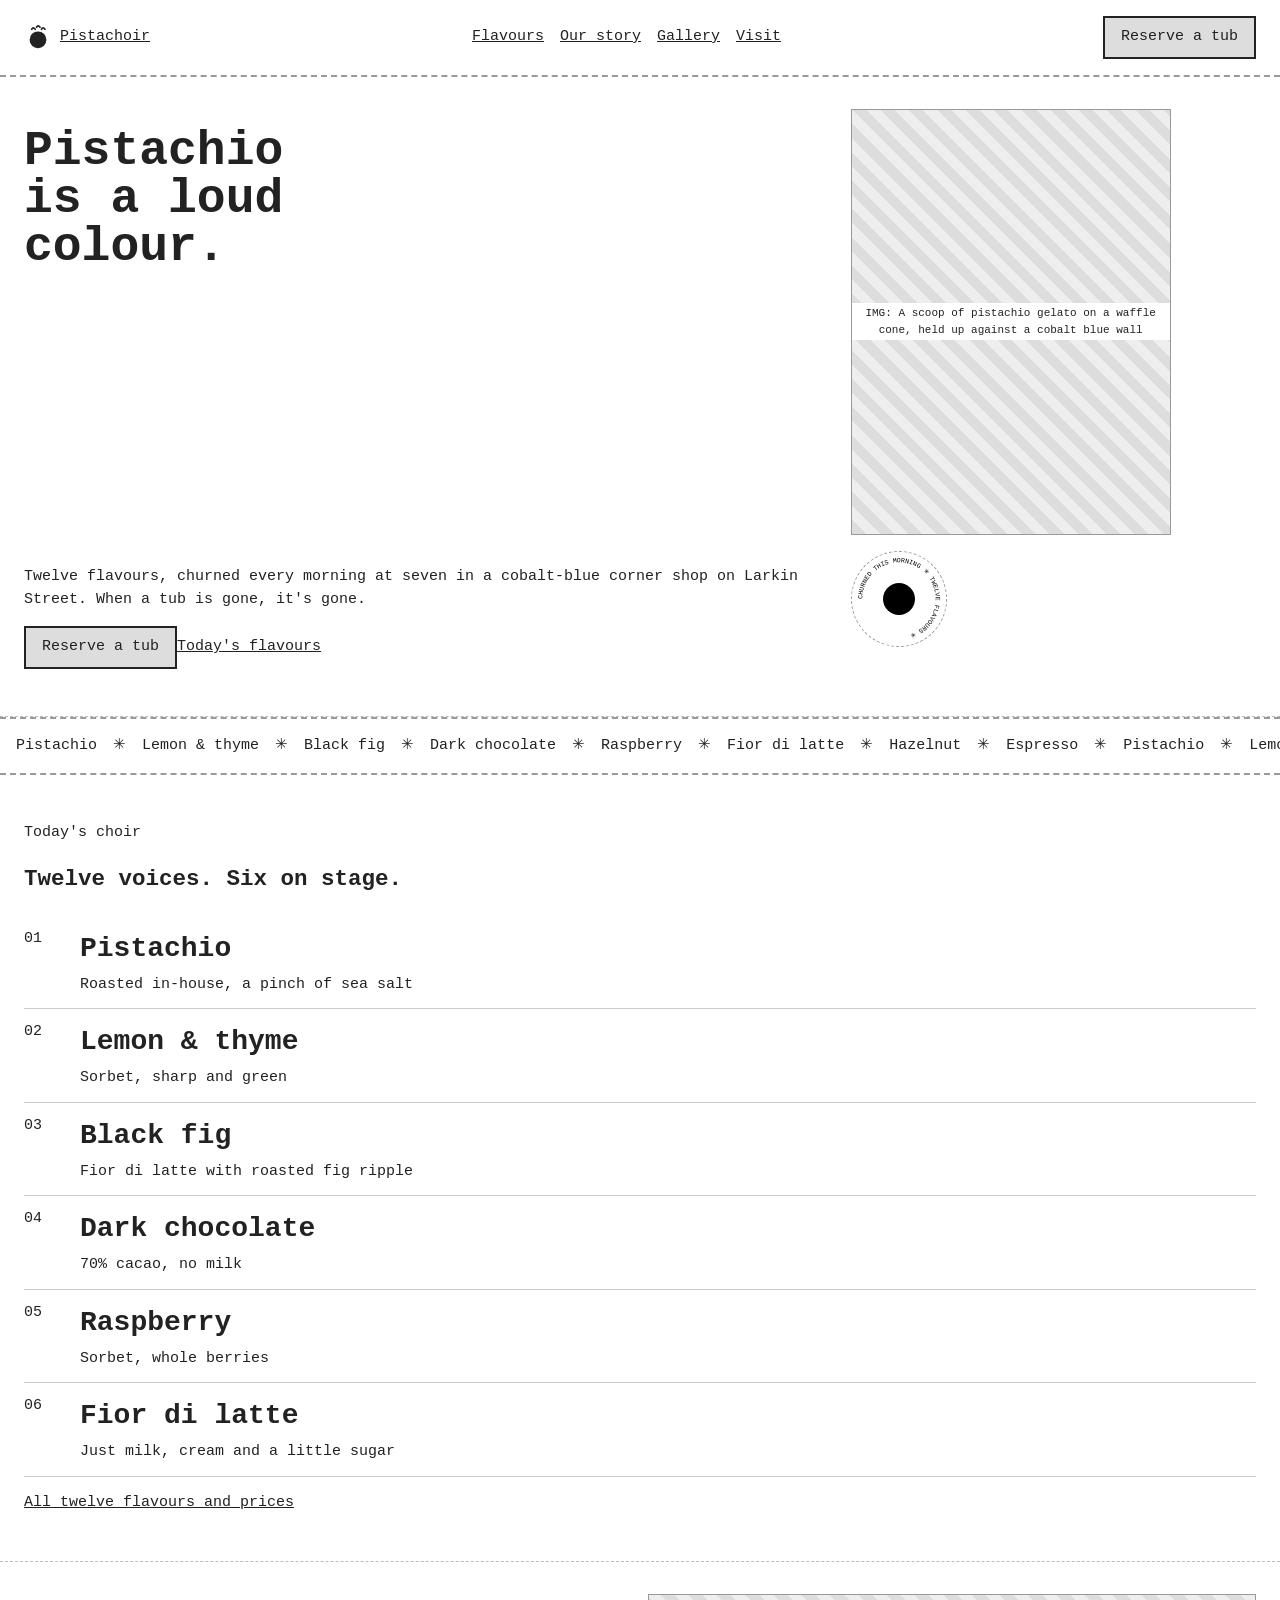
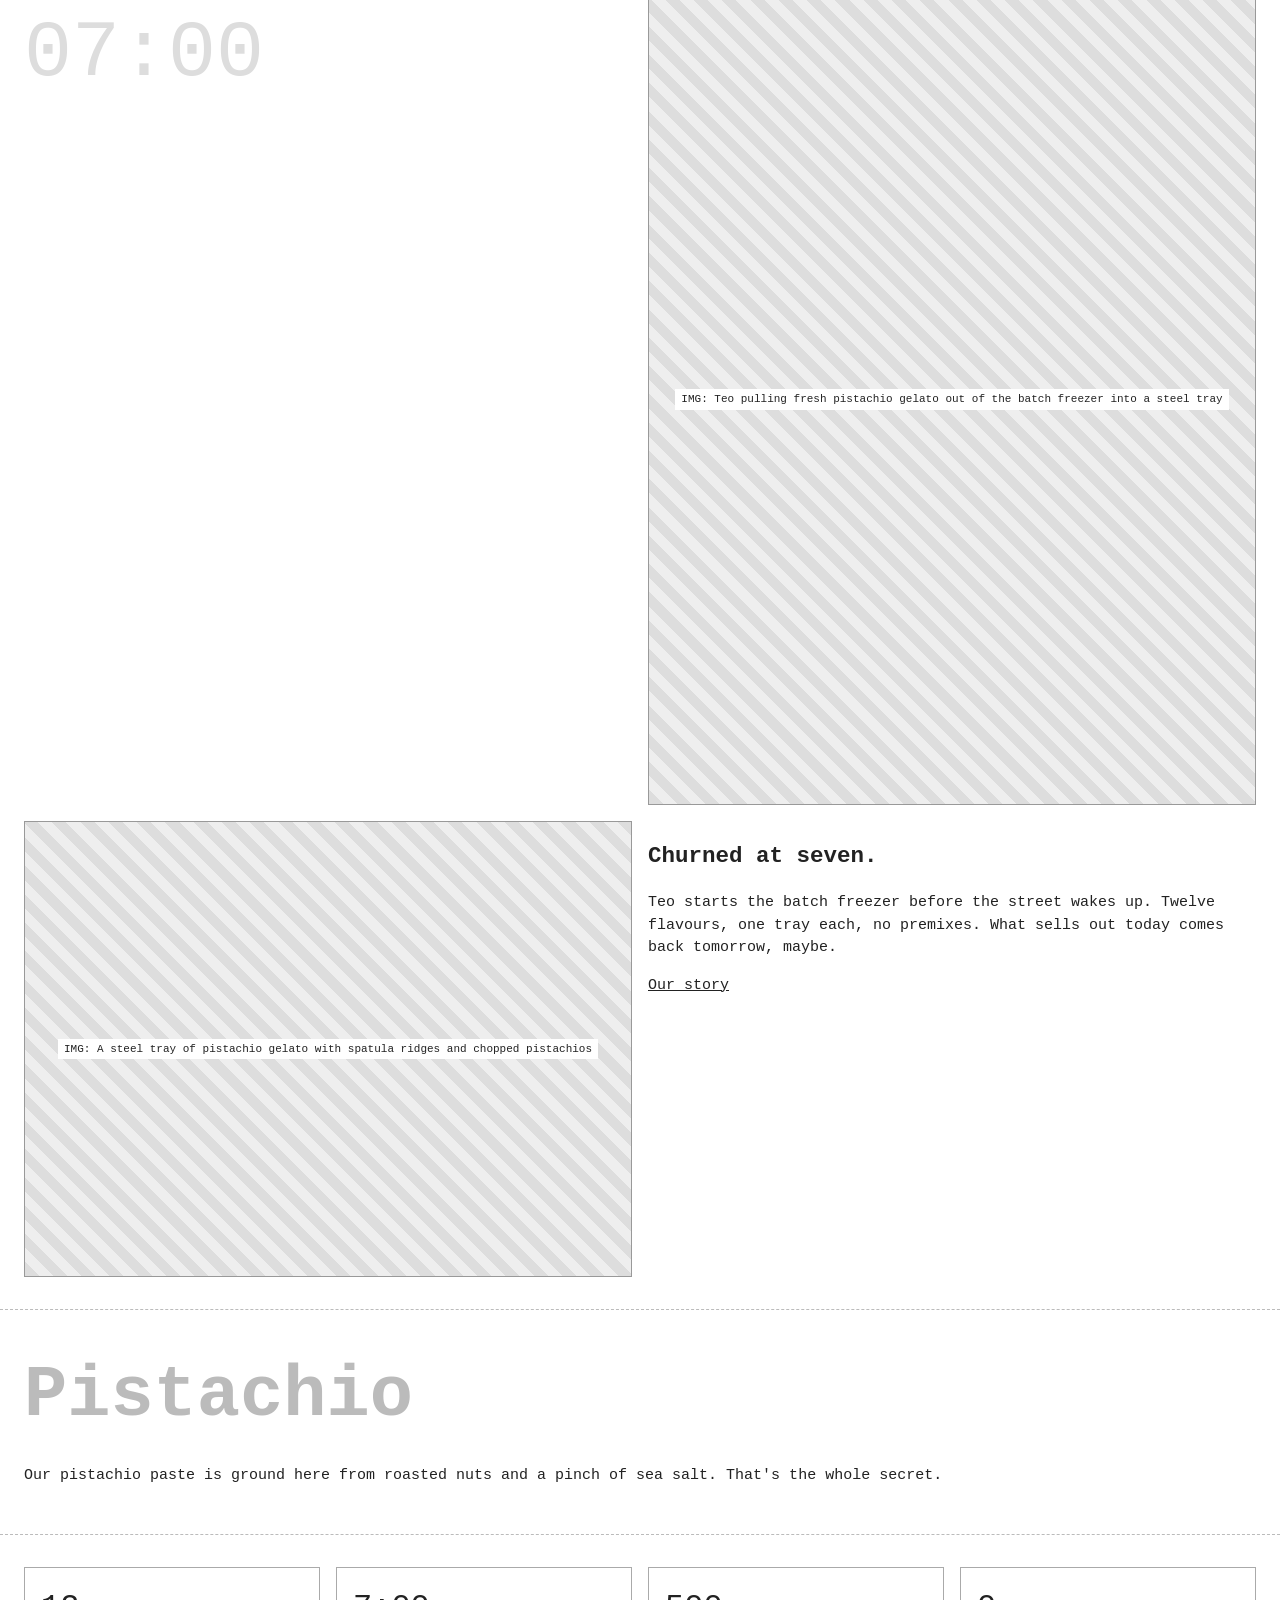
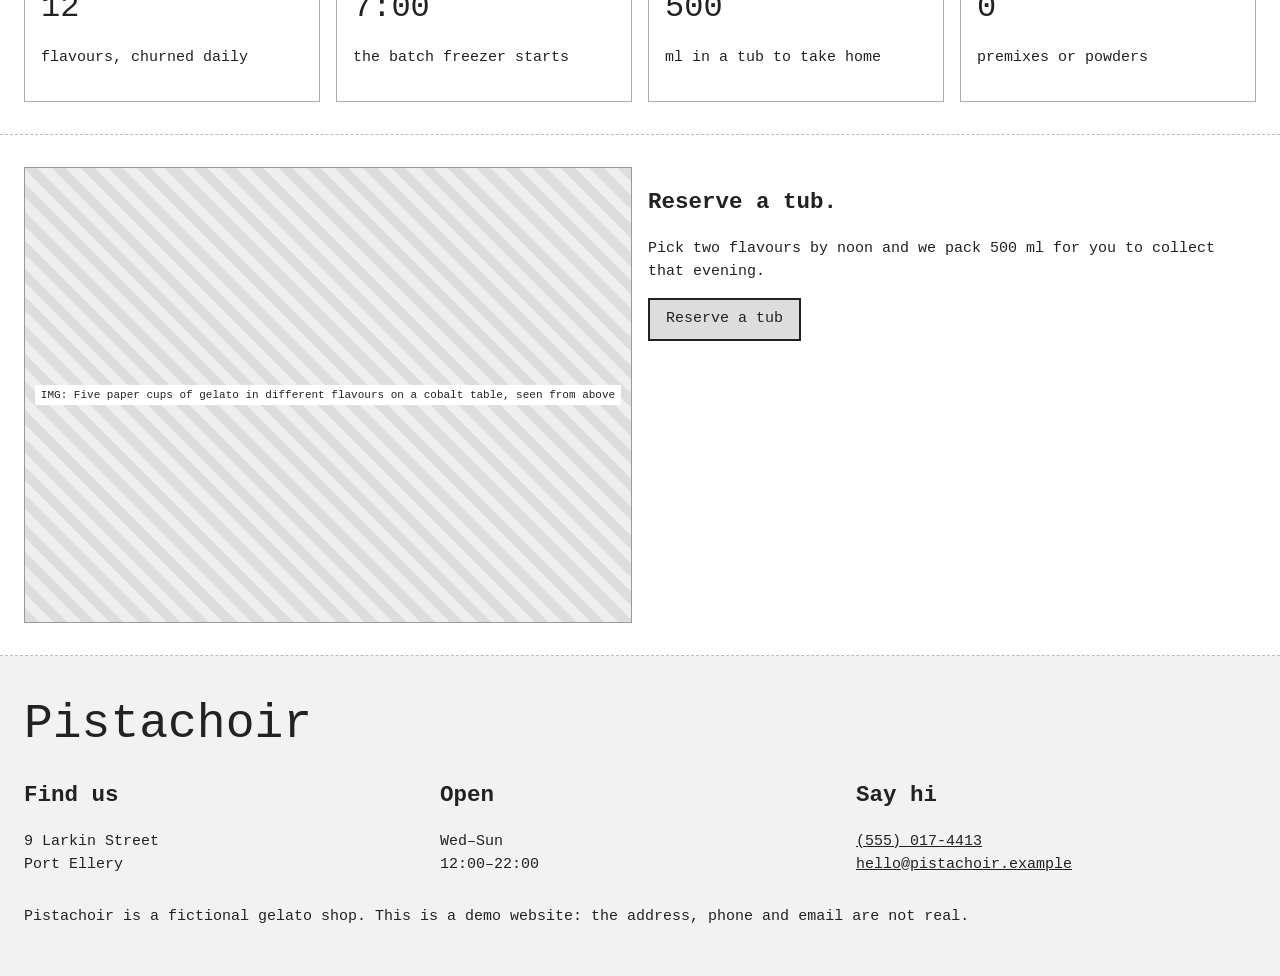
==== index.html @ d76c508a "Stage 0: wireframe - five pages, layout intent (overlaps, marquee, sticky chapters, sideways gallery" ====
<!doctype html>
<html lang="en">
<head>
<meta charset="utf-8">
<meta name="viewport" content="width=device-width, initial-scale=1">
<title>Gelato churned every morning · Pistachoir Gelato</title>
<meta name="description" content="Pistachoir: twelve gelato flavours churned every morning in a cobalt-blue corner shop on Larkin Street, Port Ellery.">
<meta name="theme-color" content="#1b2db8">
<link rel="icon" href="favicon.svg" type="image/svg+xml">

<link rel="stylesheet" href="wireframe.css">

</head>
<body class="p-home">
<a class="skip" href="#main">Skip to content</a>
<header class="hdr">
<a class="logo" href="index.html" aria-label="Pistachoir Gelato, home"><svg class="mark" viewBox="0 0 40 40" aria-hidden="true" focusable="false"><circle cx="20" cy="24" r="12" fill="currentColor"/><path d="M11 9q2-4 5 0M18 6q2-4 5 0M25 9q2-4 5 0" stroke="currentColor" stroke-width="2.4" fill="none" stroke-linecap="round"/></svg><span>Pistachoir</span></a>
<nav aria-label="Main"><ul class="nav"><li><a href="flavours.html">Flavours</a></li><li><a href="story.html">Our story</a></li><li><a href="gallery.html">Gallery</a></li><li><a href="visit.html">Visit</a></li></ul></nav>
<a class="btn btn-sm" href="visit.html#reserve">Reserve a tub</a>
</header>
<main id="main">
<section class="hero">
<h1 class="mega" aria-label="Pistachio is a loud colour."><span class="ln"><span class="w" style="--i:0">Pistachio</span></span><span class="ln"><span class="w" style="--i:1">is a loud</span></span><span class="ln"><span class="w" style="--i:2">colour.</span></span></h1>
<figure class="ph hero-fig" style="aspect-ratio:864/1152"><span>IMG: A scoop of pistachio gelato on a waffle cone, held up against a cobalt blue wall</span></figure>
<div class="hero-side">
<p class="hero-copy">Twelve flavours, churned every morning at seven in a cobalt-blue corner shop on Larkin Street. When a tub is gone, it's gone.</p>
<p class="cta-row"><a class="btn" href="visit.html#reserve">Reserve a tub</a><a class="lnk" href="flavours.html">Today's flavours</a></p>
</div>
<svg class="badge" viewBox="0 0 200 200" aria-hidden="true"><defs><path id="circ" d="M100,100 m-78,0 a78,78 0 1,1 156,0 a78,78 0 1,1 -156,0"/></defs><text><textPath href="#circ">CHURNED THIS MORNING ✳ TWELVE FLAVOURS ✳ </textPath></text><circle cx="100" cy="100" r="34"/></svg>
</section>
<div class="marquee" aria-hidden="true"><div class="track"><span>Pistachio</span><span class="star">✳</span><span>Lemon &amp; thyme</span><span class="star">✳</span><span>Black fig</span><span class="star">✳</span><span>Dark chocolate</span><span class="star">✳</span><span>Raspberry</span><span class="star">✳</span><span>Fior di latte</span><span class="star">✳</span><span>Hazelnut</span><span class="star">✳</span><span>Espresso</span><span class="star">✳</span><span>Pistachio</span><span class="star">✳</span><span>Lemon &amp; thyme</span><span class="star">✳</span><span>Black fig</span><span class="star">✳</span><span>Dark chocolate</span><span class="star">✳</span><span>Raspberry</span><span class="star">✳</span><span>Fior di latte</span><span class="star">✳</span><span>Hazelnut</span><span class="star">✳</span><span>Espresso</span><span class="star">✳</span></div></div><p class="sr">Flavours today: Pistachio, Lemon & thyme, Black fig, Dark chocolate, Raspberry, Fior di latte, Hazelnut, Espresso.</p>
<section class="choir">
<div class="choir-head reveal"><p class="kicker">Today's choir</p><h2 class="big">Twelve voices. Six on stage.</h2></div>
<ol class="voices" start="1"><li data-img="img/tray-640.webp"><a href="flavours.html"><span class="num">01</span><span class="name">Pistachio</span><span class="note">Roasted in-house, a pinch of sea salt</span></a></li><li data-img="img/coupe-640.webp"><a href="flavours.html"><span class="num">02</span><span class="name">Lemon &amp; thyme</span><span class="note">Sorbet, sharp and green</span></a></li><li data-img="img/cups-640.webp"><a href="flavours.html"><span class="num">03</span><span class="name">Black fig</span><span class="note">Fior di latte with roasted fig ripple</span></a></li><li data-img="img/coupe-640.webp"><a href="flavours.html"><span class="num">04</span><span class="name">Dark chocolate</span><span class="note">70% cacao, no milk</span></a></li><li data-img="img/cups-640.webp"><a href="flavours.html"><span class="num">05</span><span class="name">Raspberry</span><span class="note">Sorbet, whole berries</span></a></li><li data-img="img/counter-640.webp"><a href="flavours.html"><span class="num">06</span><span class="name">Fior di latte</span><span class="note">Just milk, cream and a little sugar</span></a></li></ol>
<img class="follow" alt="" aria-hidden="true" width="320" height="240">
<p class="choir-more reveal"><a class="lnk" href="flavours.html">All twelve flavours and prices</a></p>
</section>
<section class="overlap">
<p class="ghost" data-x="0.25" aria-hidden="true">07:00</p>
<figure class="ph o1 clip" style="aspect-ratio:864/1152"><span>IMG: Teo pulling fresh pistachio gelato out of the batch freezer into a steel tray</span></figure>
<figure class="ph o2 clip" style="aspect-ratio:1152/864"><span>IMG: A steel tray of pistachio gelato with spatula ridges and chopped pistachios</span></figure>
<div class="o-text reveal">
<h2 class="big">Churned at seven.</h2>
<p>Teo starts the batch freezer before the street wakes up. Twelve flavours, one tray each, no premixes. What sells out today comes back tomorrow, maybe.</p>
<a class="lnk" href="story.html">Our story</a>
</div>
</section>
<section class="cliptext">
<p class="clipword" aria-hidden="true" style="--bg:url(img/tray-1280.webp)">Pistachio</p>
<p class="clip-cap reveal">Our pistachio paste is ground here from roasted nuts and a pinch of sea salt. That's the whole secret.</p>
</section>
<section class="stats">
<div class="stat reveal"><p class="stat-n" data-count="12">12</p><p>flavours, churned daily</p></div>
<div class="stat reveal"><p class="stat-n">7:00</p><p>the batch freezer starts</p></div>
<div class="stat reveal"><p class="stat-n" data-count="500">500</p><p>ml in a tub to take home</p></div>
<div class="stat reveal"><p class="stat-n" data-count="0">0</p><p>premixes or powders</p></div>
</section>
<section class="cta-band">
<figure class="ph cta-fig" style="aspect-ratio:1152/864"><span>IMG: Five paper cups of gelato in different flavours on a cobalt table, seen from above</span></figure>
<div class="cta-text reveal">
<h2 class="mega2">Reserve a tub.</h2>
<p>Pick two flavours by noon and we pack 500 ml for you to collect that evening.</p>
<a class="btn btn-alt" href="visit.html#reserve">Reserve a tub</a>
</div>
</section>
</main>
<footer class="ftr">
<p class="ftr-big" aria-hidden="true">Pistachoir</p>
<div class="ftr-grid">
<div><h2 class="ftr-h">Find us</h2><p>9 Larkin Street<br>Port Ellery</p></div>
<div><h2 class="ftr-h">Open</h2><p>Wed–Sun<br>12:00–22:00</p></div>
<div><h2 class="ftr-h">Say hi</h2><p><a href="tel:+15550174413">(555) 017-4413</a><br><a href="mailto:hello@pistachoir.example">hello@pistachoir.example</a></p></div>
</div>
<p class="fine">Pistachoir is a fictional gelato shop. This is a demo website: the address, phone and email are not real.</p>
</footer>
<a class="m-cta btn" href="visit.html#reserve">Reserve a tub</a>
</body>
</html>
---- wireframe.css ----
/* Stage 0 wireframe: layout intent only (overlaps, sticky, horizontal strip), no brand */
*{box-sizing:border-box}body{margin:0;font:15px/1.5 monospace;color:#222;background:#fff}
a{color:#222}.skip,.sr{position:absolute;left:-9999px}
.hdr{display:flex;gap:16px;align-items:center;justify-content:space-between;padding:16px 24px;border-bottom:2px dashed #999;flex-wrap:wrap}
.logo{display:flex;gap:8px;align-items:center}.mark{width:28px}.nav{display:flex;gap:16px;list-style:none;margin:0;padding:0;flex-wrap:wrap}
.btn{border:2px solid #222;padding:8px 16px;text-decoration:none;background:#ddd;display:inline-block;font:inherit}
.ph{margin:0;background:repeating-linear-gradient(45deg,#ddd 0 10px,#eee 10px 20px);border:1px solid #999;display:grid;place-items:center;width:100%}
.ph span{background:#fff;padding:2px 6px;font-size:11px;text-align:center}
section{padding:32px 24px;border-bottom:1px dashed #bbb;position:relative}
.mega .ln{display:block;font-size:48px;font-weight:bold;line-height:1}
.hero{display:grid;gap:16px}.hero-fig{max-width:320px}.badge{width:96px;border:1px dashed #999;border-radius:50%}.badge text{font-size:14px}
.marquee{border-block:2px dashed #999;padding:16px;white-space:nowrap;overflow:hidden}.marquee .track span{margin-right:16px}
.voices{list-style:none;padding:0}.voices a{display:grid;grid-template-columns:40px 1fr;gap:4px 16px;padding:12px 0;border-bottom:1px solid #ccc;text-decoration:none}
.voices .name{font-size:28px;font-weight:bold}.voices .note{grid-column:2}.follow{display:none}
.overlap{display:grid;gap:16px}.ghost{font-size:80px;color:#ddd;margin:0}
.clipword{font-size:72px;font-weight:bold;margin:0;color:#bbb}
.stats{display:grid;grid-template-columns:repeat(auto-fit,minmax(140px,1fr));gap:16px}.stat{border:1px solid #aaa;padding:16px}.stat-n{font-size:32px;margin:0}
.cta-band{display:grid;gap:16px}
.chapters{display:grid;gap:24px}.ch{border:1px solid #ccc;padding:16px;margin-bottom:16px}
.h-track{display:flex;gap:16px;overflow-x:auto}.h-item{flex:0 0 260px;margin:0}
.visit-grid{display:grid;gap:24px}.map{width:100%;max-width:400px;border:1px solid #999}.map .road{stroke:#999;stroke-width:6;fill:none}.map .sea{fill:#ddd}
.field{display:grid;gap:4px;margin-bottom:12px}input,select{font:inherit;padding:8px}
.ftr{padding:32px 24px;background:#f2f2f2}.ftr-big{font-size:48px;margin:0}.ftr-grid{display:grid;grid-template-columns:repeat(auto-fit,minmax(160px,1fr));gap:16px}
.m-cta{display:none}
@media(min-width:900px){.hero{grid-template-columns:2fr 1fr}.overlap,.cta-band,.chapters,.visit-grid{grid-template-columns:1fr 1fr}}
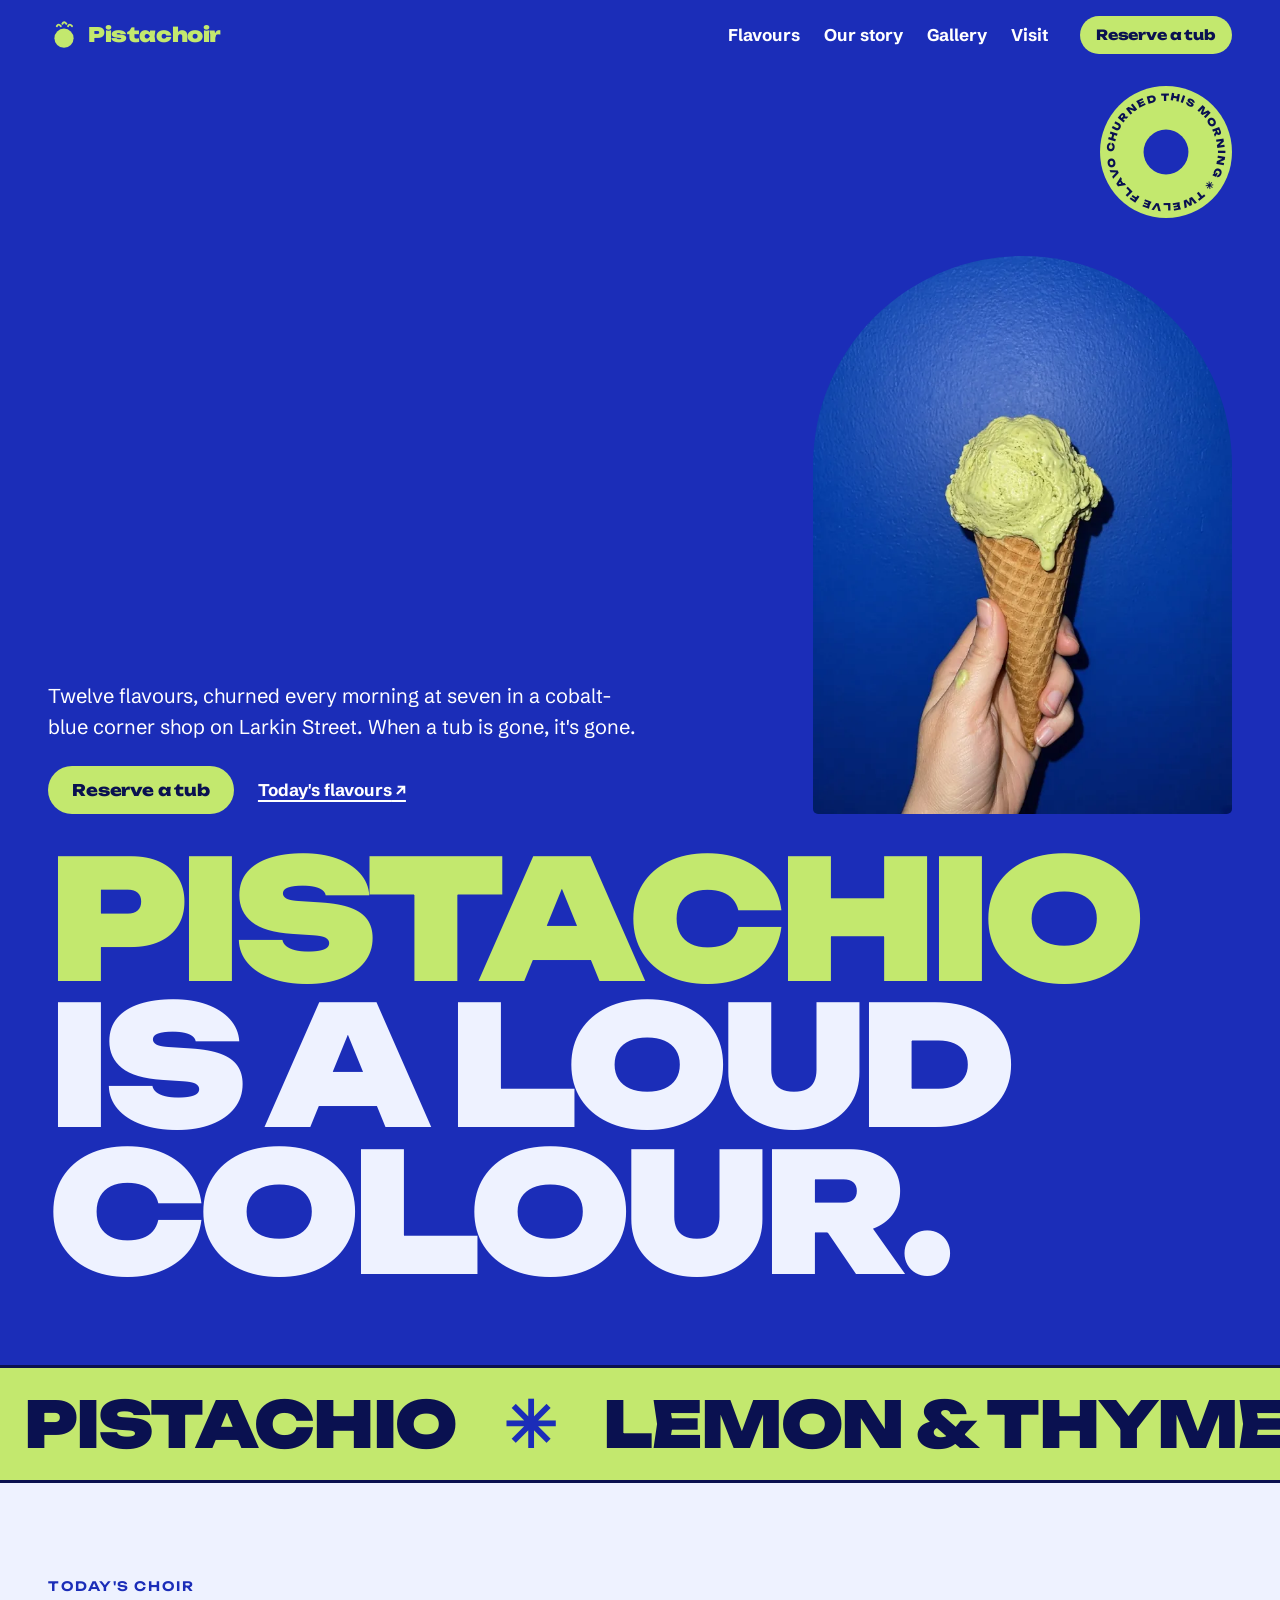
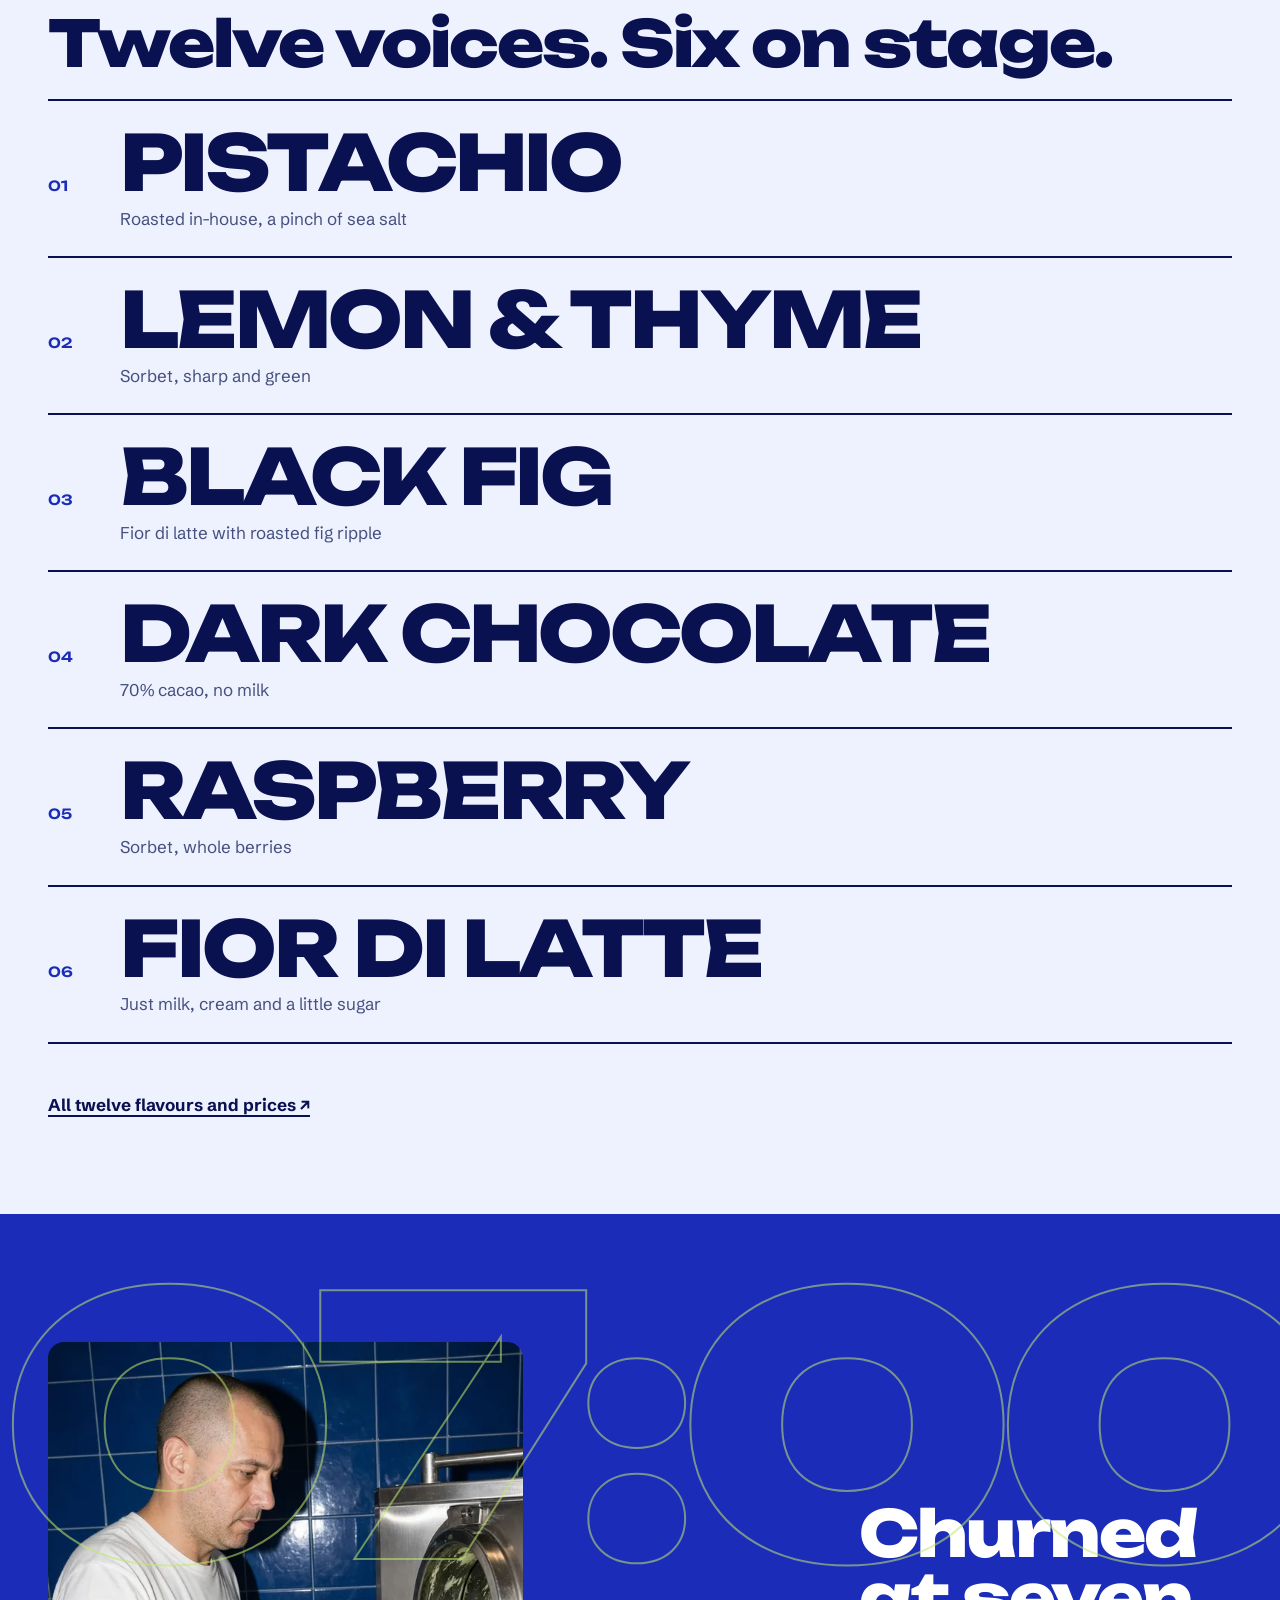
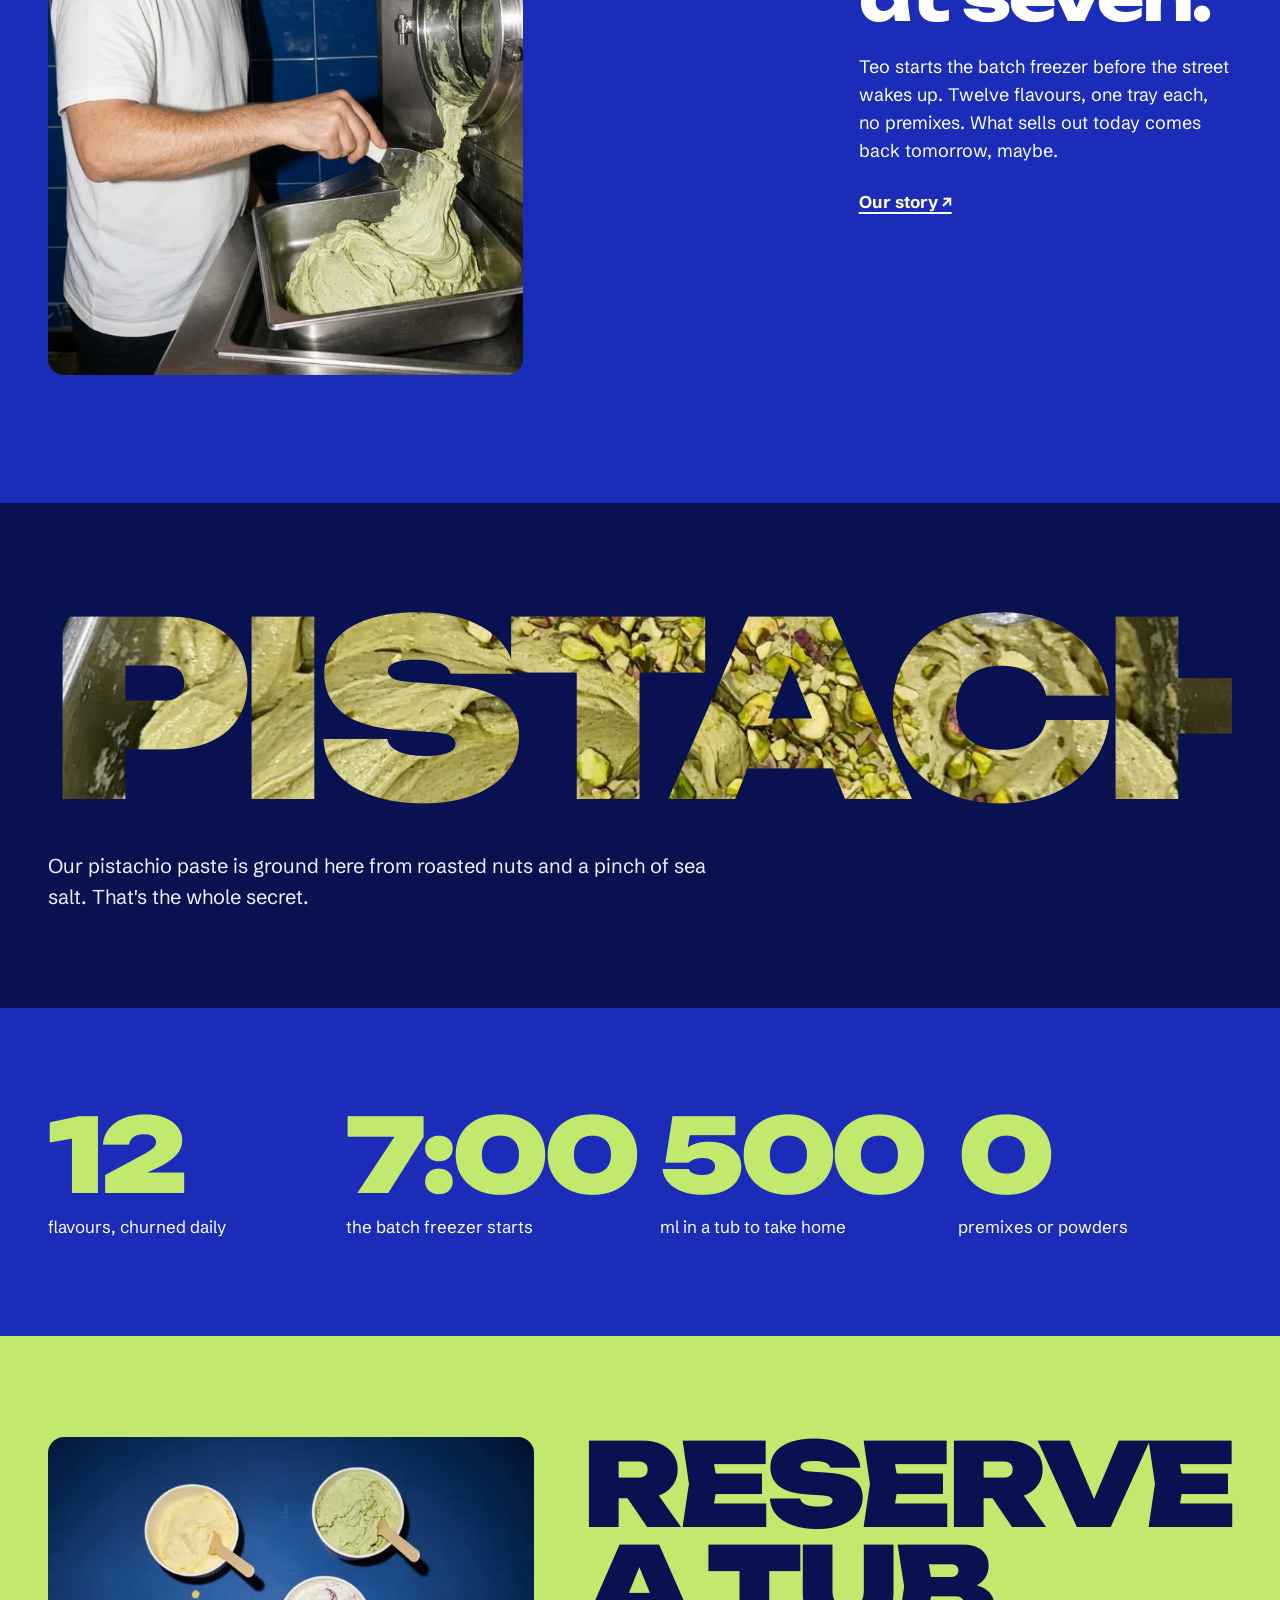
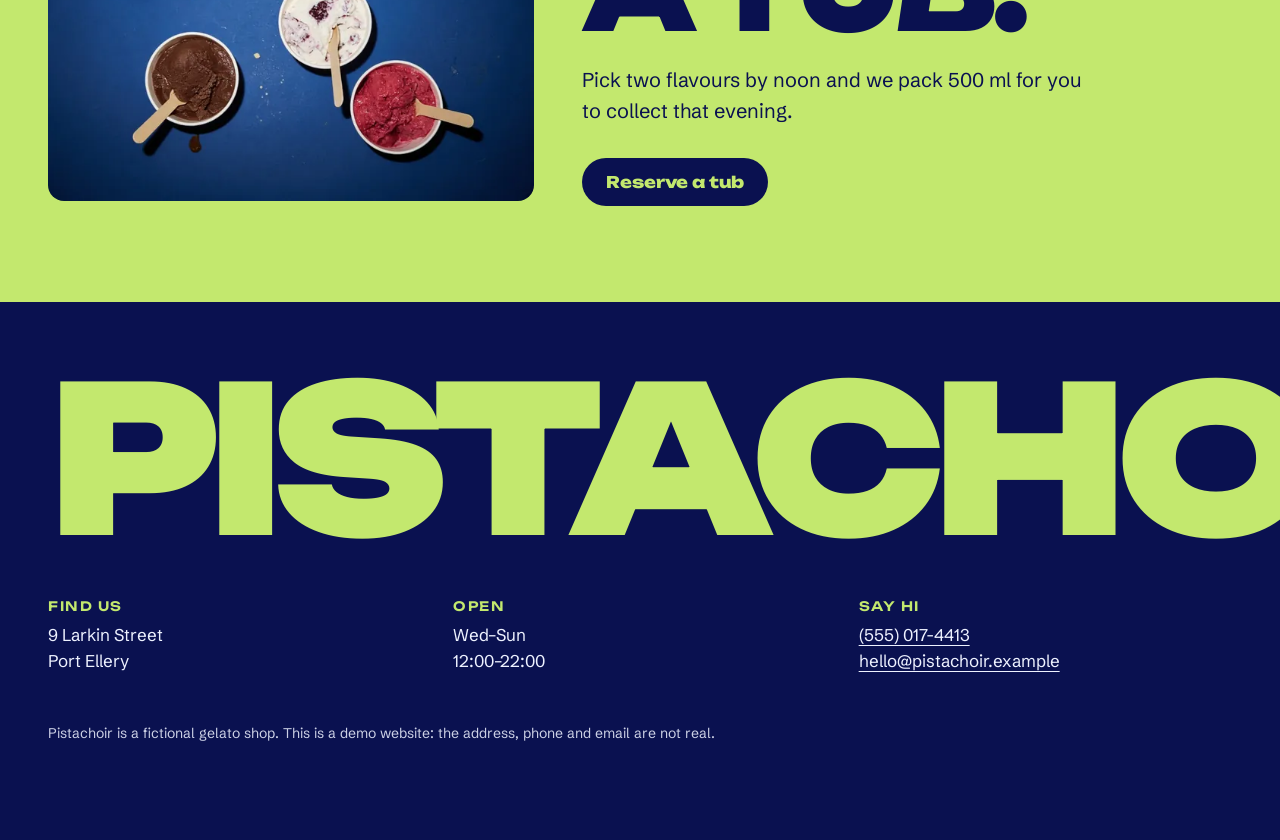
==== commit 08512710: "Stage 1 (v1): cobalt + pistachio palette, Unbounded + Schibsted Grotesk, generated photos, layouts, " ====
--- a/index.html
+++ b/index.html
@@ -7,9 +7,9 @@
 <meta name="description" content="Pistachoir: twelve gelato flavours churned every morning in a cobalt-blue corner shop on Larkin Street, Port Ellery.">
 <meta name="theme-color" content="#1b2db8">
 <link rel="icon" href="favicon.svg" type="image/svg+xml">
-
-<link rel="stylesheet" href="wireframe.css">
-
+<link rel="preconnect" href="https://fonts.googleapis.com"><link rel="preconnect" href="https://fonts.gstatic.com" crossorigin><link href="https://fonts.googleapis.com/css2?family=Unbounded:wght@400;600;800;900&family=Schibsted+Grotesk:ital,wght@0,400;0,500;0,700;1,400&display=swap" rel="stylesheet">
+<link rel="stylesheet" href="styles.css">
+<script src="motion.js" defer></script>
 </head>
 <body class="p-home">
 <a class="skip" href="#main">Skip to content</a>
@@ -21,7 +21,7 @@
 <main id="main">
 <section class="hero">
 <h1 class="mega" aria-label="Pistachio is a loud colour."><span class="ln"><span class="w" style="--i:0">Pistachio</span></span><span class="ln"><span class="w" style="--i:1">is a loud</span></span><span class="ln"><span class="w" style="--i:2">colour.</span></span></h1>
-<figure class="ph hero-fig" style="aspect-ratio:864/1152"><span>IMG: A scoop of pistachio gelato on a waffle cone, held up against a cobalt blue wall</span></figure>
+<figure class="pic hero-fig" data-speed="-0.12"><picture><source type="image/webp" srcset="img/hero-640.webp 640w, img/hero-1280.webp 1280w" sizes="(min-width: 960px) 50vw, 100vw"><img src="img/hero-1280.jpg" alt="A scoop of pistachio gelato on a waffle cone, held up against a cobalt blue wall" width="864" height="1152" fetchpriority="high" decoding="async"></picture></figure>
 <div class="hero-side">
 <p class="hero-copy">Twelve flavours, churned every morning at seven in a cobalt-blue corner shop on Larkin Street. When a tub is gone, it's gone.</p>
 <p class="cta-row"><a class="btn" href="visit.html#reserve">Reserve a tub</a><a class="lnk" href="flavours.html">Today's flavours</a></p>
@@ -37,8 +37,8 @@
 </section>
 <section class="overlap">
 <p class="ghost" data-x="0.25" aria-hidden="true">07:00</p>
-<figure class="ph o1 clip" style="aspect-ratio:864/1152"><span>IMG: Teo pulling fresh pistachio gelato out of the batch freezer into a steel tray</span></figure>
-<figure class="ph o2 clip" style="aspect-ratio:1152/864"><span>IMG: A steel tray of pistachio gelato with spatula ridges and chopped pistachios</span></figure>
+<figure class="pic o1 clip" data-speed="0.06"><picture><source type="image/webp" srcset="img/maker-640.webp 640w, img/maker-1280.webp 1280w" sizes="(min-width: 960px) 50vw, 100vw"><img src="img/maker-1280.jpg" alt="Teo pulling fresh pistachio gelato out of the batch freezer into a steel tray" width="864" height="1152" loading="lazy" decoding="async"></picture></figure>
+<figure class="pic o2 clip" data-speed="-0.14"><picture><source type="image/webp" srcset="img/tray-640.webp 640w, img/tray-1280.webp 1280w" sizes="(min-width: 960px) 50vw, 100vw"><img src="img/tray-1280.jpg" alt="A steel tray of pistachio gelato with spatula ridges and chopped pistachios" width="1152" height="864" loading="lazy" decoding="async"></picture></figure>
 <div class="o-text reveal">
 <h2 class="big">Churned at seven.</h2>
 <p>Teo starts the batch freezer before the street wakes up. Twelve flavours, one tray each, no premixes. What sells out today comes back tomorrow, maybe.</p>
@@ -56,7 +56,7 @@
 <div class="stat reveal"><p class="stat-n" data-count="0">0</p><p>premixes or powders</p></div>
 </section>
 <section class="cta-band">
-<figure class="ph cta-fig" style="aspect-ratio:1152/864"><span>IMG: Five paper cups of gelato in different flavours on a cobalt table, seen from above</span></figure>
+<figure class="pic cta-fig" data-speed="-0.08"><picture><source type="image/webp" srcset="img/cups-640.webp 640w, img/cups-1280.webp 1280w" sizes="(min-width: 960px) 50vw, 100vw"><img src="img/cups-1280.jpg" alt="Five paper cups of gelato in different flavours on a cobalt table, seen from above" width="1152" height="864" loading="lazy" decoding="async"></picture></figure>
 <div class="cta-text reveal">
 <h2 class="mega2">Reserve a tub.</h2>
 <p>Pick two flavours by noon and we pack 500 ml for you to collect that evening.</p>
--- a/styles.css
+++ b/styles.css
@@ -0,0 +1,177 @@
+/* Pistachoir — hand-written CSS, no framework, no template.
+   Palette: main --cobalt #1b2db8 | accent --pist #c3e86e
+            neutrals --ink #0a1150, --ice #eef2ff, --white #ffffff, --mist #46507f
+   Type:    Unbounded (display, OFL) + Schibsted Grotesk (text, OFL)
+   Spacing: 8-pt scale --s1..--s16 */
+:root{
+  --cobalt:#1b2db8; --pist:#c3e86e; --ink:#0a1150; --ice:#eef2ff; --white:#fff; --mist:#46507f;
+  --s1:8px;--s2:16px;--s3:24px;--s4:32px;--s5:40px;--s6:48px;--s8:64px;--s10:80px;--s12:96px;--s16:128px;
+  --display:"Unbounded", "Arial Black", sans-serif; --text:"Schibsted Grotesk", "Helvetica Neue", Arial, sans-serif;
+  --gut:clamp(16px,4vw,48px); --ease:cubic-bezier(.2,.7,.1,1);
+}
+*,*::before,*::after{box-sizing:border-box}
+html{-webkit-text-size-adjust:100%}
+body{margin:0;background:var(--cobalt);color:var(--white);font:400 1.0625rem/1.55 var(--text);overflow-x:clip}
+img{display:block;max-width:100%;height:auto}
+figure{margin:0}picture{display:block}
+a{color:inherit;text-underline-offset:4px}
+h1,h2,h3,p{margin:0}
+.skip{position:absolute;left:var(--s2);top:-100px;background:var(--pist);color:var(--ink);padding:var(--s1) var(--s2);z-index:50;font-weight:700}
+.skip:focus{top:var(--s2)}
+.sr{position:absolute;width:1px;height:1px;overflow:hidden;clip:rect(0 0 0 0);white-space:nowrap}
+
+/* header */
+.hdr{position:sticky;top:0;z-index:20;display:flex;align-items:center;gap:var(--s2) var(--s4);padding:var(--s2) var(--gut);background:var(--cobalt);flex-wrap:wrap}
+.logo{display:flex;align-items:center;gap:var(--s1);text-decoration:none;color:var(--pist);font:900 1.25rem/1 var(--display);letter-spacing:-.02em;margin-right:auto}
+.mark{width:32px;height:32px}
+.nav{display:flex;gap:var(--s1) var(--s3);list-style:none;margin:0;padding:0}
+.nav a{text-decoration:none;font-weight:700;padding-block:var(--s1)}
+.nav a[aria-current="page"]{color:var(--pist)}
+
+/* buttons & links */
+.btn{display:inline-block;background:var(--pist);color:var(--ink);font:800 1rem/1 var(--display);letter-spacing:-.01em;padding:var(--s2) var(--s3);border:0;border-radius:999px;text-decoration:none;cursor:pointer}
+.btn-sm{font-size:.875rem;padding:12px var(--s2)}
+.btn-alt{background:var(--ink);color:var(--pist)}
+.lnk{font-weight:700;text-decoration:underline;text-decoration-thickness:2px}
+.lnk::after{content:" ↗"}
+.kicker{font:600 .8125rem/1.2 var(--display);letter-spacing:.12em;text-transform:uppercase;color:var(--pist);margin-bottom:var(--s2)}
+.big{font:800 clamp(2rem,5vw,4rem)/1 var(--display);letter-spacing:-.03em;margin-bottom:var(--s3)}
+
+/* mega headline */
+.mega{font:900 clamp(3.25rem,13vw,13rem)/.88 var(--display);letter-spacing:-.05em;text-transform:uppercase;color:var(--ice)}
+.mega .ln{display:block}
+.mega .w{display:inline-block}
+
+/* hero */
+.hero{position:relative;padding:var(--s4) var(--gut) var(--s10);display:grid;gap:var(--s4)}
+.hero .mega{position:relative;z-index:2}
+.hero .mega .ln:first-child{color:var(--pist)}
+.hero-fig{position:relative;z-index:1}
+.hero-fig img{border-radius:999px 999px var(--s3) var(--s3);width:100%}
+.hero-copy{font-size:1.25rem;max-width:30em;margin-bottom:var(--s3)}
+.cta-row{display:flex;flex-wrap:wrap;gap:var(--s2) var(--s3);align-items:center}
+.badge{position:absolute;width:132px;right:var(--gut);top:var(--s2);z-index:3}
+.badge text{font:800 15px var(--display);letter-spacing:2px;fill:var(--ink)}
+.badge circle{fill:var(--cobalt)}
+.badge{background:var(--pist);border-radius:50%}
+
+/* marquee */
+.marquee{background:var(--pist);color:var(--ink);overflow:hidden;padding:var(--s3) 0;border-block:3px solid var(--ink)}
+.track{display:flex;width:max-content;font:900 clamp(2rem,5vw,4.5rem)/1 var(--display);letter-spacing:-.03em;text-transform:uppercase}
+.track span{padding-inline:var(--s3);white-space:nowrap}
+.track .star{color:var(--cobalt)}
+
+/* choir (flavour list) */
+.choir{background:var(--ice);color:var(--ink);padding:var(--s12) var(--gut);position:relative}
+.choir .kicker{color:var(--cobalt)}
+.voices{list-style:none;margin:0 0 var(--s6);padding:0;border-top:2px solid var(--ink)}
+.voices a{display:grid;grid-template-columns:3rem 1fr;gap:4px var(--s3);align-items:baseline;padding:var(--s3) 0;border-bottom:2px solid var(--ink);text-decoration:none}
+.voices .num{font:600 .875rem/1 var(--display);color:var(--cobalt)}
+.voices .name{font:800 clamp(1.75rem,6vw,5rem)/1 var(--display);letter-spacing:-.04em;text-transform:uppercase}
+.voices .note{grid-column:2;color:var(--mist)}
+.follow{display:none}
+
+/* overlap */
+.overlap{position:relative;padding:var(--s16) var(--gut);display:grid;gap:var(--s4);overflow:hidden}
+.ghost{position:absolute;top:var(--s4);left:0;font:900 clamp(6rem,28vw,26rem)/1 var(--display);letter-spacing:-.06em;color:transparent;-webkit-text-stroke:2px rgba(195,232,110,.55);white-space:nowrap;pointer-events:none}
+.o1 img,.o2 img{border-radius:var(--s2)}
+.o-text p{max-width:30em;margin-bottom:var(--s3);font-size:1.125rem}
+
+/* clip text */
+.cliptext{background:var(--ink);padding:var(--s12) var(--gut);overflow:hidden}
+.clipword{font:900 clamp(4rem,19vw,19rem)/.9 var(--display);letter-spacing:-.06em;text-transform:uppercase;background:var(--bg) center/cover;-webkit-background-clip:text;background-clip:text;color:transparent}
+.clip-cap{max-width:34em;font-size:1.25rem;margin-top:var(--s4);color:var(--ice)}
+
+/* stats */
+.stats{display:grid;grid-template-columns:repeat(2,1fr);gap:var(--s4) var(--s3);padding:var(--s12) var(--gut);background:var(--cobalt)}
+.stat-n{font:900 clamp(3rem,8vw,7rem)/1 var(--display);letter-spacing:-.05em;color:var(--pist);margin-bottom:var(--s1)}
+
+/* CTA band */
+.cta-band{background:var(--pist);color:var(--ink);padding:var(--s12) var(--gut);display:grid;gap:var(--s6);align-items:center;overflow:hidden}
+.cta-fig img{border-radius:var(--s2)}
+.mega2{font:900 clamp(3rem,9vw,8.5rem)/.9 var(--display);letter-spacing:-.05em;text-transform:uppercase;margin-bottom:var(--s3)}
+.cta-text p{font-size:1.25rem;max-width:26em;margin-bottom:var(--s4)}
+
+/* page heads */
+.phead{padding:var(--s8) var(--gut) var(--s10);position:relative}
+.phead-copy{font-size:1.25rem;max-width:32em;margin-top:var(--s4)}
+.story-head{display:grid;gap:var(--s4)}
+.sh-fig img{border-radius:var(--s2)}
+
+/* flavours page */
+.choir.full{padding-top:var(--s8)}
+.flav-aside{display:grid;gap:var(--s6);padding:var(--s12) var(--gut);align-items:center}
+.flav-aside p{font-size:1.125rem;max-width:32em}
+.fa-fig img{border-radius:999px}
+
+/* story chapters */
+.chapters{background:var(--ice);color:var(--ink);padding:var(--s12) var(--gut);display:grid;gap:var(--s6)}
+.chapters .kicker{color:var(--cobalt)}
+.ch{padding-block:var(--s6);border-top:2px solid var(--ink)}
+.ch p{font-size:1.125rem;max-width:32em}
+.ch-fig img{border-radius:var(--s2)}
+
+/* gallery */
+.hscroll{padding:0 var(--gut) var(--s12)}
+.h-track{display:grid;gap:var(--s6)}
+.h-item figcaption{font-weight:500;padding-top:var(--s1)}
+.h-item figcaption span{font:800 .875rem var(--display);color:var(--pist);margin-right:var(--s1)}
+.h-pic img{border-radius:var(--s2)}
+
+/* visit */
+.visit-grid{display:grid;gap:var(--s8);padding:0 var(--gut) var(--s12)}
+.map{width:100%;color:var(--ice);background:var(--ink);border-radius:var(--s2);margin-bottom:var(--s4)}
+.map .road{stroke:var(--mist);stroke-width:10;fill:none;stroke-linecap:round}
+.map .road.big{stroke:#6b75b8;stroke-width:16}
+.map .sea{fill:var(--cobalt)}
+.map .pin{fill:var(--pist)}.map .pin-in{fill:var(--ink)}
+.hours{display:grid;grid-template-columns:auto 1fr;gap:var(--s1) var(--s3);margin:0 0 var(--s4)}
+.hours dt{font-weight:700}.hours dd{margin:0}
+.form{background:var(--ice);color:var(--ink);padding:var(--s4);border-radius:var(--s3)}
+.form-note{color:var(--mist);margin-bottom:var(--s3)}
+.form-status:empty{display:none}
+.form-status{background:var(--pist);padding:var(--s2);border-radius:var(--s1);font-weight:700;margin-bottom:var(--s2)}
+.field{display:grid;gap:var(--s1);margin-bottom:var(--s3)}
+.two{display:grid;gap:0 var(--s3)}
+label{font-weight:700}
+input,select{font:inherit;color:var(--ink);background:var(--white);border:2px solid var(--ink);border-radius:var(--s1);padding:12px var(--s2);width:100%}
+
+/* footer */
+.ftr{background:var(--ink);color:var(--ice);padding:var(--s8) var(--gut) var(--s12);overflow:hidden}
+.ftr-big{font:900 clamp(3.5rem,16vw,16rem)/.9 var(--display);letter-spacing:-.06em;color:var(--pist);margin-bottom:var(--s6);text-transform:uppercase}
+.ftr-grid{display:grid;grid-template-columns:repeat(auto-fit,minmax(180px,1fr));gap:var(--s4)}
+.ftr-h{font:600 .8125rem var(--display);letter-spacing:.12em;text-transform:uppercase;color:var(--pist);margin-bottom:var(--s1)}
+.fine{margin-top:var(--s6);font-size:.875rem;opacity:.85}
+.m-cta{position:fixed;left:var(--s2);right:var(--s2);bottom:var(--s2);z-index:30;text-align:center}
+
+/* v1 motion: simple reveal */
+.reveal{opacity:0;transform:translateY(32px);transition:opacity .7s var(--ease),transform .7s var(--ease)}
+.reveal.is-in{opacity:1;transform:none}
+
+@media (min-width:900px){
+  .hero{grid-template-columns:7fr 4fr;align-items:end}
+  .hero .mega{grid-column:1/-1}
+  .hero-fig{grid-column:2;grid-row:1/3;align-self:start;margin-top:12vw}
+  .hero-side{grid-column:1;grid-row:2}
+  .overlap{grid-template-columns:repeat(12,1fr);align-items:center}
+  .o1{grid-column:1/6;grid-row:1}
+  .o2{grid-column:4/9;grid-row:1;margin-top:40%}
+  .o-text{grid-column:9/13}
+  .stats{grid-template-columns:repeat(4,1fr)}
+  .cta-band{grid-template-columns:5fr 6fr}
+  .story-head{grid-template-columns:7fr 4fr;align-items:end}
+  .flav-aside{grid-template-columns:5fr 6fr}
+  .chapters{grid-template-columns:5fr 7fr;align-items:start}
+  .ch-sticky{position:sticky;top:96px}
+  .h-track{grid-template-columns:repeat(2,1fr)}
+  .visit-grid{grid-template-columns:1fr 1fr;align-items:start}
+  .two{grid-template-columns:1fr 1fr}
+  .m-cta{display:none}
+}
+@media (max-width:899px){
+  .hdr .btn-sm{display:none}
+  .nav{width:100%;overflow-x:auto}
+  .badge{width:96px;top:auto;bottom:var(--s3)}
+  .ftr{padding-bottom:calc(var(--s16))}
+}
+@media (prefers-reduced-motion:reduce){.reveal{opacity:1;transform:none;transition:none}}
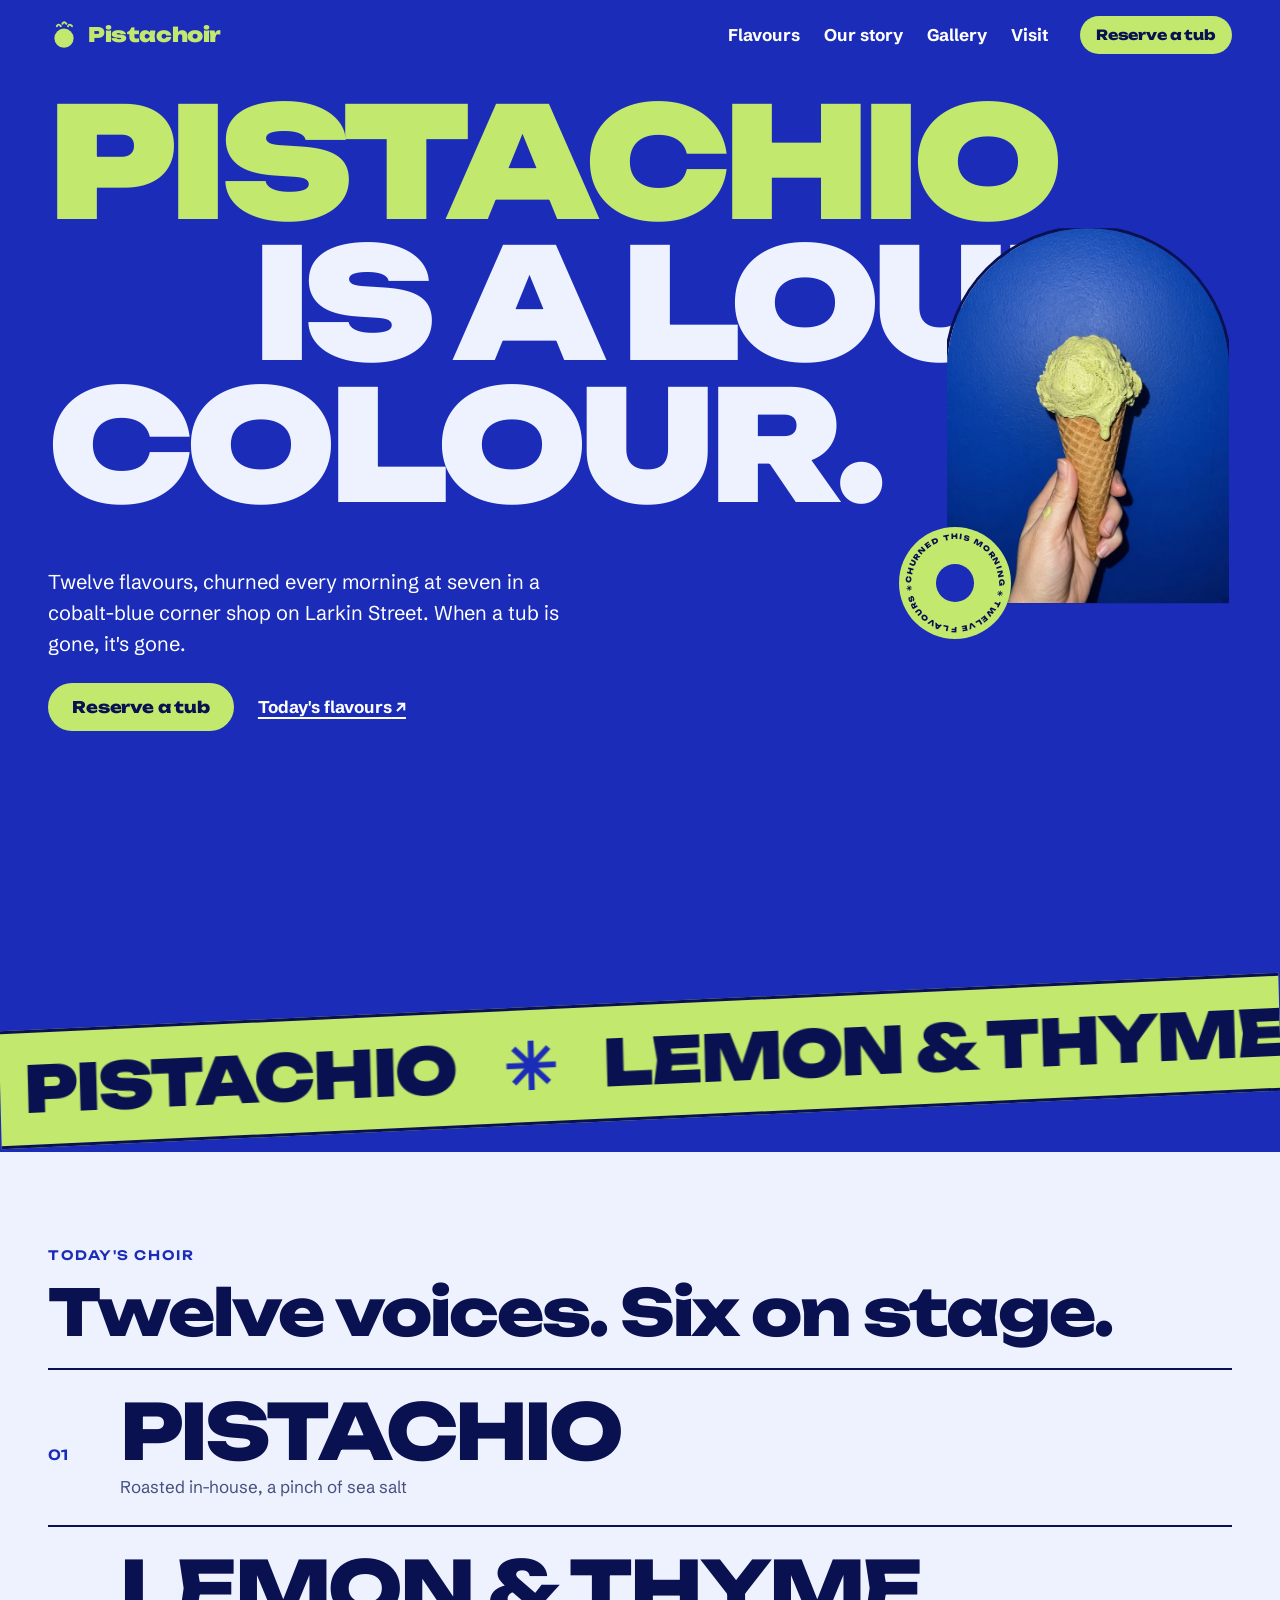
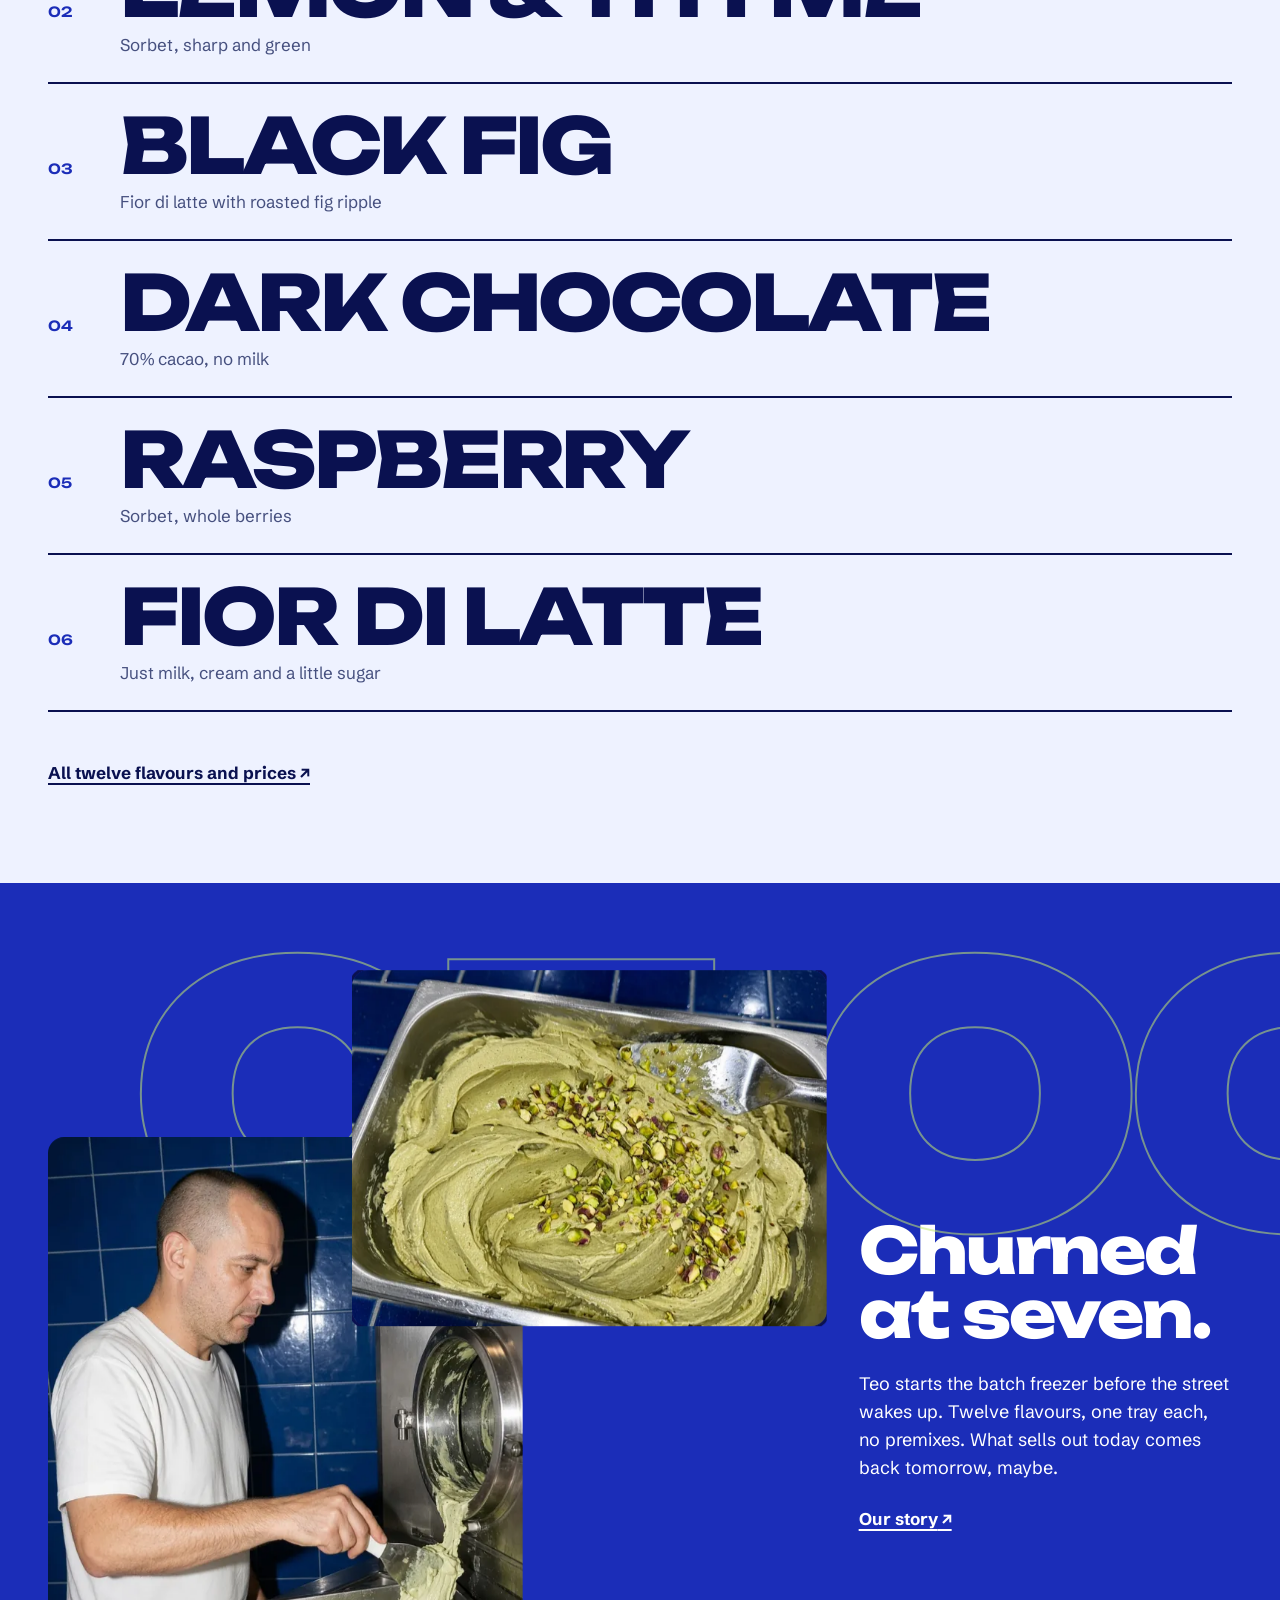
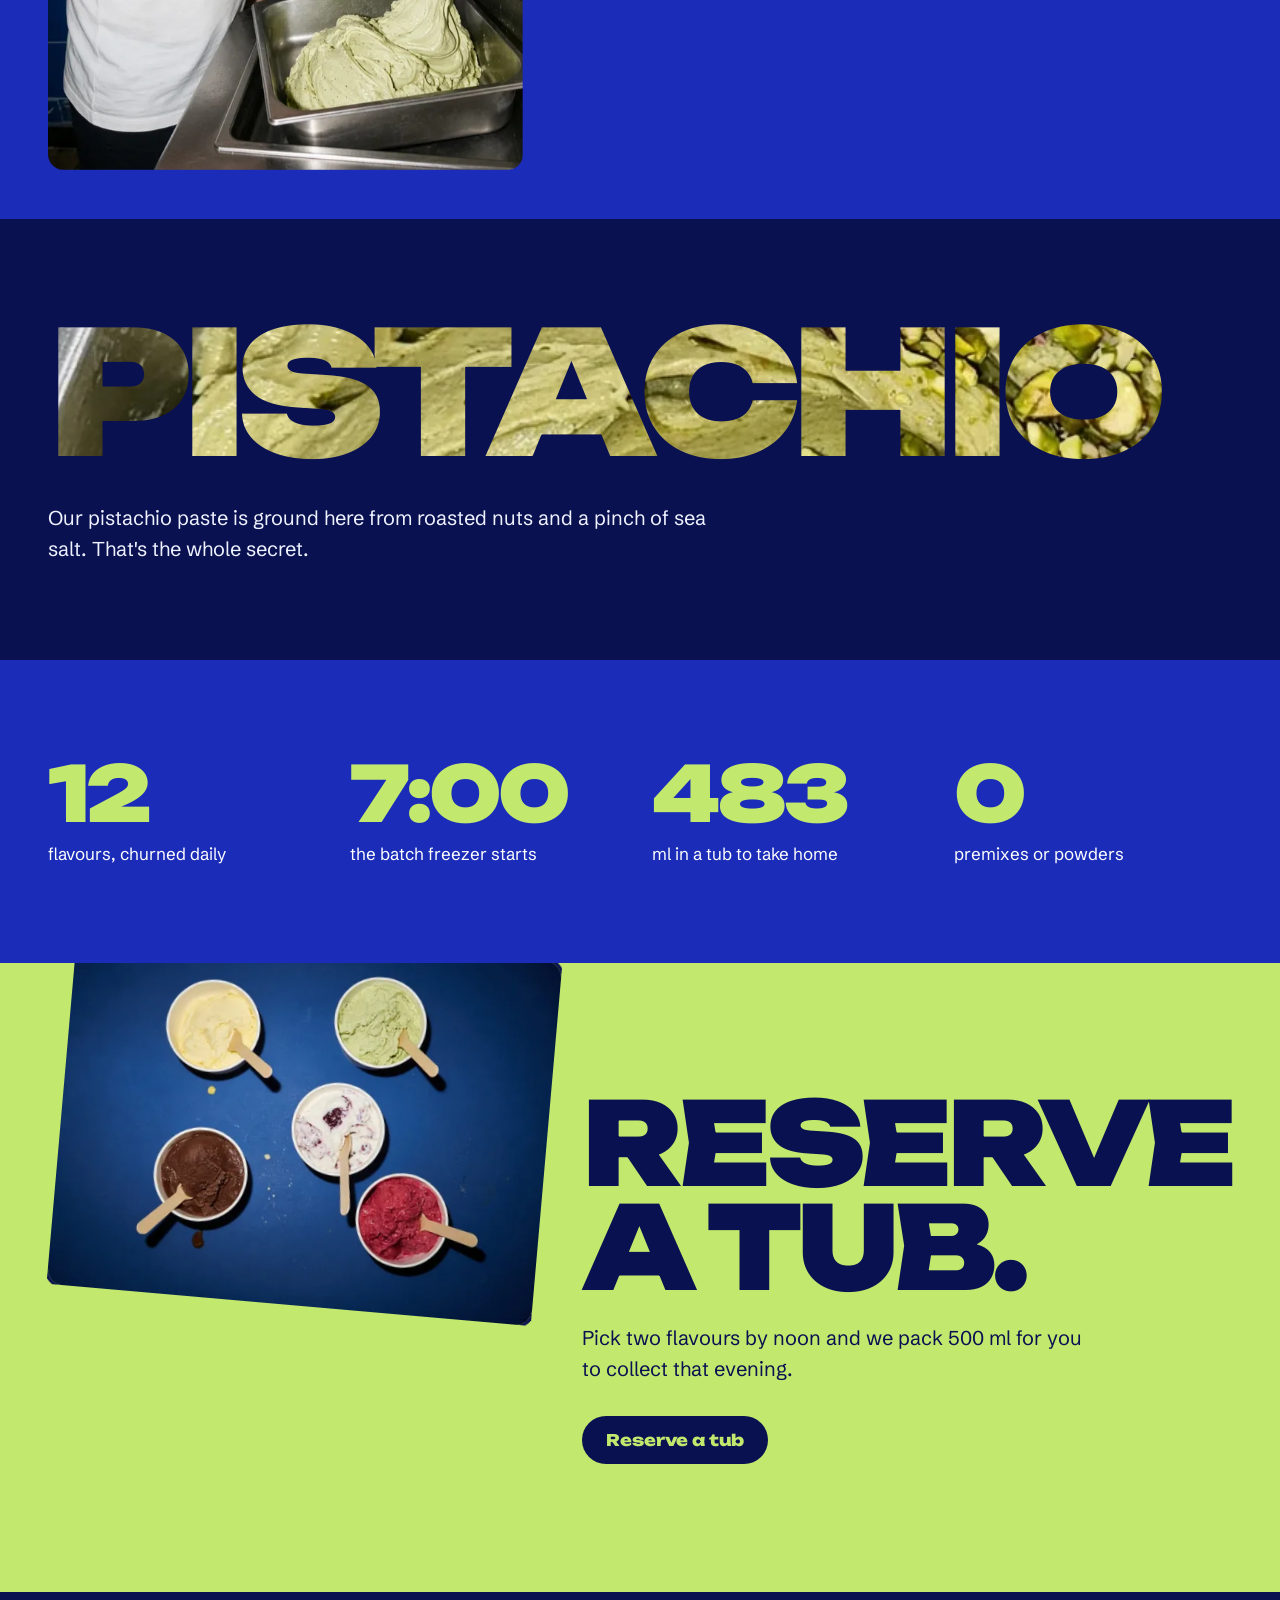
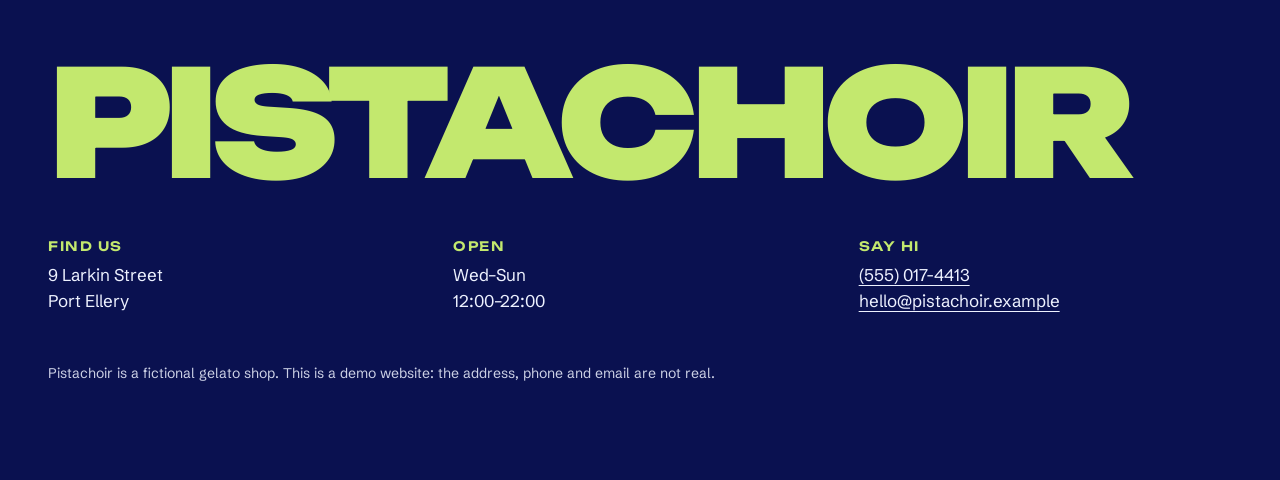
==== commit 211fc540: "Stage 2 (final): hero type/photo layering, kinetic headline, clip-path reveals, parallax, scroll-rea" ====
--- a/index.html
+++ b/index.html
@@ -26,7 +26,7 @@
 <p class="hero-copy">Twelve flavours, churned every morning at seven in a cobalt-blue corner shop on Larkin Street. When a tub is gone, it's gone.</p>
 <p class="cta-row"><a class="btn" href="visit.html#reserve">Reserve a tub</a><a class="lnk" href="flavours.html">Today's flavours</a></p>
 </div>
-<svg class="badge" viewBox="0 0 200 200" aria-hidden="true"><defs><path id="circ" d="M100,100 m-78,0 a78,78 0 1,1 156,0 a78,78 0 1,1 -156,0"/></defs><text><textPath href="#circ">CHURNED THIS MORNING ✳ TWELVE FLAVOURS ✳ </textPath></text><circle cx="100" cy="100" r="34"/></svg>
+<svg class="badge" viewBox="0 0 200 200" aria-hidden="true"><defs><path id="circ" d="M100,100 m-78,0 a78,78 0 1,1 156,0 a78,78 0 1,1 -156,0"/></defs><text><textPath href="#circ" textLength="486" lengthAdjust="spacing">CHURNED THIS MORNING ✳ TWELVE FLAVOURS ✳</textPath></text><circle cx="100" cy="100" r="34"/></svg>
 </section>
 <div class="marquee" aria-hidden="true"><div class="track"><span>Pistachio</span><span class="star">✳</span><span>Lemon &amp; thyme</span><span class="star">✳</span><span>Black fig</span><span class="star">✳</span><span>Dark chocolate</span><span class="star">✳</span><span>Raspberry</span><span class="star">✳</span><span>Fior di latte</span><span class="star">✳</span><span>Hazelnut</span><span class="star">✳</span><span>Espresso</span><span class="star">✳</span><span>Pistachio</span><span class="star">✳</span><span>Lemon &amp; thyme</span><span class="star">✳</span><span>Black fig</span><span class="star">✳</span><span>Dark chocolate</span><span class="star">✳</span><span>Raspberry</span><span class="star">✳</span><span>Fior di latte</span><span class="star">✳</span><span>Hazelnut</span><span class="star">✳</span><span>Espresso</span><span class="star">✳</span></div></div><p class="sr">Flavours today: Pistachio, Lemon & thyme, Black fig, Dark chocolate, Raspberry, Fior di latte, Hazelnut, Espresso.</p>
 <section class="choir">
@@ -37,7 +37,7 @@
 </section>
 <section class="overlap">
 <p class="ghost" data-x="0.25" aria-hidden="true">07:00</p>
-<figure class="pic o1 clip" data-speed="0.06"><picture><source type="image/webp" srcset="img/maker-640.webp 640w, img/maker-1280.webp 1280w" sizes="(min-width: 960px) 50vw, 100vw"><img src="img/maker-1280.jpg" alt="Teo pulling fresh pistachio gelato out of the batch freezer into a steel tray" width="864" height="1152" loading="lazy" decoding="async"></picture></figure>
+<figure class="pic o1 clip" data-speed="0.03"><picture><source type="image/webp" srcset="img/maker-640.webp 640w, img/maker-1280.webp 1280w" sizes="(min-width: 960px) 50vw, 100vw"><img src="img/maker-1280.jpg" alt="Teo pulling fresh pistachio gelato out of the batch freezer into a steel tray" width="864" height="1152" loading="lazy" decoding="async"></picture></figure>
 <figure class="pic o2 clip" data-speed="-0.14"><picture><source type="image/webp" srcset="img/tray-640.webp 640w, img/tray-1280.webp 1280w" sizes="(min-width: 960px) 50vw, 100vw"><img src="img/tray-1280.jpg" alt="A steel tray of pistachio gelato with spatula ridges and chopped pistachios" width="1152" height="864" loading="lazy" decoding="async"></picture></figure>
 <div class="o-text reveal">
 <h2 class="big">Churned at seven.</h2>
@@ -56,7 +56,7 @@
 <div class="stat reveal"><p class="stat-n" data-count="0">0</p><p>premixes or powders</p></div>
 </section>
 <section class="cta-band">
-<figure class="pic cta-fig" data-speed="-0.08"><picture><source type="image/webp" srcset="img/cups-640.webp 640w, img/cups-1280.webp 1280w" sizes="(min-width: 960px) 50vw, 100vw"><img src="img/cups-1280.jpg" alt="Five paper cups of gelato in different flavours on a cobalt table, seen from above" width="1152" height="864" loading="lazy" decoding="async"></picture></figure>
+<figure class="pic cta-fig" data-speed="-0.04"><picture><source type="image/webp" srcset="img/cups-640.webp 640w, img/cups-1280.webp 1280w" sizes="(min-width: 960px) 50vw, 100vw"><img src="img/cups-1280.jpg" alt="Five paper cups of gelato in different flavours on a cobalt table, seen from above" width="1152" height="864" loading="lazy" decoding="async"></picture></figure>
 <div class="cta-text reveal">
 <h2 class="mega2">Reserve a tub.</h2>
 <p>Pick two flavours by noon and we pack 500 ml for you to collect that evening.</p>
--- a/styles.css
+++ b/styles.css
@@ -175,3 +175,114 @@
   .ftr{padding-bottom:calc(var(--s16))}
 }
 @media (prefers-reduced-motion:reduce){.reveal{opacity:1;transform:none;transition:none}}
+
+/* ================= FINAL: art-direction fixes + motion layer ================= */
+/* hero: headline first, arch photo cuts into it; line 2 runs BEHIND the photo */
+.hero{--fig-top:clamp(140px,12vw,200px);--fig-w:22vw;--fig-r:4vw;display:block;min-height:min(100svh,980px);padding-top:var(--s3)}
+.hero .mega{position:static;font-size:clamp(3.25rem,12vw,13rem)}
+.hero .mega .ln{position:relative;z-index:3;overflow:hidden;padding-bottom:.04em}
+.hero .mega .ln:nth-child(2){z-index:0;padding-left:16vw}
+.hero-fig{position:relative;z-index:1;width:78%;margin:-14vw 0 0 auto}
+.hero-fig img{box-shadow:0 0 0 3px var(--ink)}
+.hero-side{position:relative;z-index:3;margin-top:var(--s4)}
+.badge{width:112px;animation:spin 18s linear infinite;top:auto;right:auto;left:var(--gut);bottom:auto;transform-origin:50% 50%}
+@keyframes spin{to{rotate:360deg}}
+.hero .badge{position:absolute;top:calc(var(--s4) + 3 * .88 * 12vw + 13vw)}
+
+/* kinetic intro */
+.mega .ln{overflow:hidden}
+.js .mega .w{transform:translateY(105%);transition:transform 1s var(--ease);transition-delay:calc(var(--i) * 110ms + 100ms)}
+.js.is-loaded .mega .w{transform:none}
+
+/* clip-path image reveals */
+.js .clip img{clip-path:inset(100% 0 0 0);transition:clip-path 1.1s var(--ease),scale 1.4s var(--ease);scale:1.12}
+.js .clip.is-in img{clip-path:inset(0 0 0 0);scale:1}
+
+/* marquee motion (speed and direction follow the scroll in motion.js) */
+.track{animation:marq 28s linear infinite;will-change:transform}
+@keyframes marq{to{transform:translateX(-50%)}}
+.marquee{transform:skewY(calc(var(--skew,0) * 1deg)) rotate(-1.5deg);margin-block:var(--s4);position:relative;z-index:4}
+
+/* choir rows: fill sweep + cursor-following photo */
+.voices li{position:relative}
+.voices a{position:relative;overflow:hidden;transition:color .35s var(--ease),padding .45s var(--ease)}
+.voices a::before{content:"";position:absolute;inset:0;background:var(--cobalt);transform:scaleY(0);transform-origin:bottom;transition:transform .45s var(--ease);z-index:-1}
+.voices a{z-index:0}
+.voices a:hover,.voices a:focus-visible{color:var(--white);padding-left:var(--s3)}
+.voices a:hover::before,.voices a:focus-visible::before{transform:scaleY(1)}
+.voices a:hover .num,.voices a:hover .note,.voices a:focus-visible .num,.voices a:focus-visible .note{color:var(--pist)}
+.follow{display:block;position:fixed;left:0;top:0;width:300px;height:225px;object-fit:cover;border-radius:var(--s2);pointer-events:none;z-index:40;opacity:0;scale:.6;rotate:-6deg;transition:opacity .25s,scale .35s var(--ease),rotate .35s var(--ease);box-shadow:0 0 0 3px var(--ink)}
+.follow.on{opacity:1;scale:1;rotate:4deg}
+@media (hover:none){.follow{display:none}}
+
+/* overlap section depth */
+.o1,.o2{will-change:transform}
+.o2 img{box-shadow:0 0 0 3px var(--ink)}
+.ghost{will-change:transform}
+
+/* clip word fixed size + moving photo fill */
+.clipword{font-size:clamp(3.4rem,13.4vw,15rem);background-size:140% auto;background-position:var(--bx,50%) 50%}
+.stats .stat-n{font-size:clamp(3rem,6vw,5.5rem)}
+.ftr-big{font-size:clamp(2.6rem,11.6vw,13rem)}
+
+/* CTA */
+.cta-fig{rotate:calc(var(--rot,0) * 1deg)}
+.cta-fig img{box-shadow:0 0 0 3px var(--ink)}
+
+/* buttons + links */
+.btn{transition:transform .25s var(--ease),background-color .25s,color .25s}
+.btn:hover{transform:translateY(-3px) rotate(-2deg);background:var(--white);color:var(--cobalt)}
+.btn-alt:hover{background:var(--cobalt);color:var(--pist)}
+.nav a{background:linear-gradient(currentColor,currentColor) 0 100%/0 2px no-repeat;transition:background-size .3s var(--ease)}
+.nav a:hover,.nav a[aria-current="page"]{background-size:100% 2px}
+.pic{overflow:hidden}
+.pic img{transition:scale .6s var(--ease),clip-path 1.1s var(--ease)}
+.o1:hover img,.o2:hover img,.h-pic:hover img,.fa-fig:hover img{scale:1.04}
+:focus-visible{outline:3px solid var(--pist);outline-offset:3px}
+.choir :focus-visible,.form :focus-visible,.cta-band :focus-visible{outline-color:var(--cobalt)}
+
+/* header hides on scroll down */
+.hdr{transition:transform .35s var(--ease)}
+.hdr.hide{transform:translateY(-100%)}
+
+/* story: sticky photo zooms with progress */
+.ch-fig img{scale:calc(1 + var(--p,0) * .12);transition:scale .1s linear}
+.story-head .mega{position:relative;z-index:2}
+
+/* gallery: pinned sideways strip, staggered sizes */
+.hscroll{padding:0}
+.h-sticky{position:sticky;top:0;height:100svh;overflow:hidden;display:flex;align-items:center}
+.h-track{display:flex;gap:var(--s6);padding-inline:var(--gut);will-change:transform;align-items:center}
+.h-item{flex:0 0 auto}
+.h-tall{width:min(30vw,420px)} .h-wide{width:min(56vw,780px)} .h-sq{width:min(34vw,460px)} .h-land{width:min(42vw,600px)}
+.h-item:nth-child(odd){margin-top:-12vh}.h-item:nth-child(even){margin-top:14vh}
+.h-item:nth-child(3n) .h-pic img{border-radius:999px 999px var(--s2) var(--s2)}
+.p-gal .h-item.reveal{opacity:1;transform:none}
+@media (max-width:899px){
+  .hero-fig{width:86%;margin-top:-10vw}
+  .hero .badge{top:auto;bottom:calc(var(--s10) + 40%);left:var(--gut)}
+  .h-tall{width:62vw}.h-wide{width:84vw}.h-sq{width:70vw}.h-land{width:78vw}
+}
+@media (min-width:900px){
+  .hero-fig{position:absolute;right:var(--fig-r);top:var(--fig-top);width:var(--fig-w);margin:0}
+  .hero-side{width:44%;margin-top:var(--s6)}
+  .hero .badge{left:auto;right:calc(var(--fig-r) + var(--fig-w) - 64px);top:calc(var(--fig-top) + var(--fig-w) * 1.333 - 72px)}
+}
+@media (prefers-reduced-motion:reduce){
+  .js .mega .w,.js .clip img{transform:none;clip-path:none;scale:1;transition:none}
+  .track,.badge{animation:none}
+  .marquee{transform:rotate(-1.5deg)}
+  .h-sticky{position:static;height:auto;overflow-x:auto}
+  *{scroll-behavior:auto}
+}
+
+/* final fixes after art-director review */
+.badge text{font-size:13px;letter-spacing:0}
+.overlap{padding-top:calc(var(--s16) + var(--s6))}
+.cta-band{padding-block:calc(var(--s12) + var(--s4))}
+.h-sticky{flex-direction:column;justify-content:center;gap:var(--s4)}
+.h-track{align-self:flex-start}
+.h-bar{align-self:stretch;margin-inline:var(--gut);height:4px;background:rgba(238,242,255,.25);border-radius:4px;overflow:hidden}
+.h-bar span{display:block;height:100%;width:100%;background:var(--pist);transform-origin:left;transform:scaleX(var(--hp,0))}
+@media (min-width:900px){.h-tall{width:min(28vw,400px)} .h-wide{width:min(52vw,760px)} .h-sq{width:min(32vw,440px)} .h-land{width:min(40vw,580px)}}
+@media (max-width:899px){.p-gal .phead{padding-bottom:0}.h-item:nth-child(odd){margin-top:-6vh}.h-item:nth-child(even){margin-top:8vh}}
